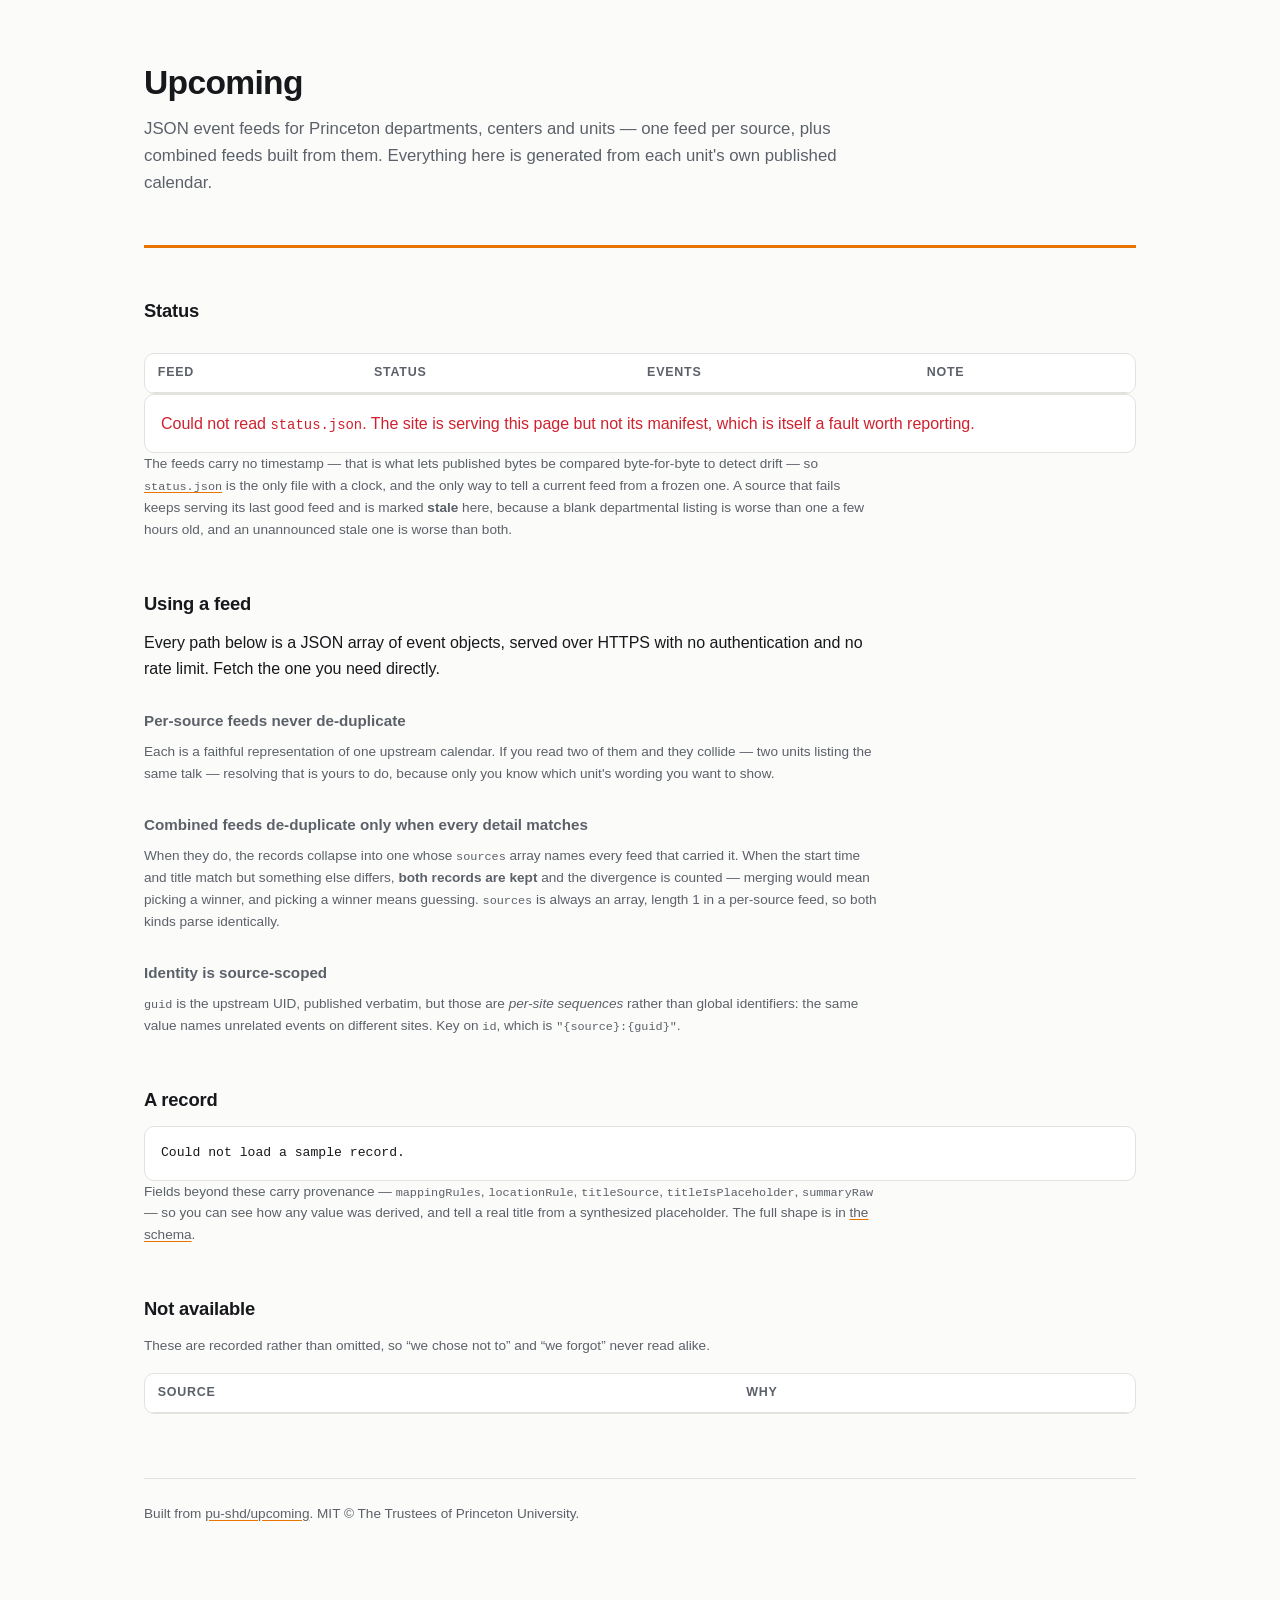
==== site/index.html @ be1a48b7 "Serve something at the root The site root 404'd while every feed resolved perfectly — the kind of fa" ====
<!doctype html>
<html lang="en">
<head>
<meta charset="utf-8">
<meta name="viewport" content="width=device-width, initial-scale=1">
<title>Upcoming — Princeton event feeds</title>
<meta name="description" content="JSON event feeds for Princeton departments, centers and units, with a published health manifest.">
<style>
  :root {
    color-scheme: light dark;
    --bg: #fbfbfa; --fg: #17181c; --dim: #5c6169; --line: #e2e2df;
    --card: #ffffff; --accent: #e77500; --ok: #1a7f37; --warn: #9a6700; --bad: #cf222e;
    --mono: ui-monospace, SFMono-Regular, "SF Mono", Menlo, Consolas, monospace;
  }
  @media (prefers-color-scheme: dark) {
    :root {
      --bg: #16171a; --fg: #e8e8e6; --dim: #9aa0a8; --line: #2b2d31;
      --card: #1c1e22; --accent: #f5942e; --ok: #3fb950; --warn: #d29922; --bad: #f85149;
    }
  }
  * { box-sizing: border-box; }
  body {
    margin: 0; padding: 0 1.25rem 5rem; background: var(--bg); color: var(--fg);
    font: 16px/1.6 -apple-system, BlinkMacSystemFont, "Segoe UI", Roboto, sans-serif;
    -webkit-font-smoothing: antialiased;
  }
  main { max-width: 62rem; margin: 0 auto; }
  header { padding: 3.5rem 0 2rem; border-bottom: 3px solid var(--accent); margin-bottom: 2.5rem; }
  h1 { margin: 0 0 .4rem; font-size: 2.1rem; letter-spacing: -.02em; }
  h2 { margin: 3rem 0 .75rem; font-size: 1.15rem; letter-spacing: -.01em; }
  h3 { margin: 1.75rem 0 .5rem; font-size: .95rem; color: var(--dim); font-weight: 600; }
  p  { margin: 0 0 1rem; max-width: 46rem; }
  .lede { font-size: 1.05rem; color: var(--dim); max-width: 44rem; }
  a { color: inherit; text-decoration-color: var(--accent); text-underline-offset: 2px; }
  code, .mono { font-family: var(--mono); font-size: .87em; }
  .card { background: var(--card); border: 1px solid var(--line); border-radius: 10px; }
  .scroll { overflow-x: auto; -webkit-overflow-scrolling: touch; }
  table { border-collapse: collapse; width: 100%; font-size: .9rem; }
  th, td { text-align: left; padding: .55rem .8rem; border-bottom: 1px solid var(--line); }
  th { font-weight: 600; font-size: .78rem; text-transform: uppercase; letter-spacing: .06em; color: var(--dim); }
  tbody tr:last-child td { border-bottom: 0; }
  td.n { text-align: right; font-variant-numeric: tabular-nums; }
  .pill {
    display: inline-block; padding: .08rem .5rem; border-radius: 999px;
    font-size: .72rem; font-weight: 600; text-transform: uppercase; letter-spacing: .04em;
    border: 1px solid currentColor;
  }
  .ok { color: var(--ok); } .warn { color: var(--warn); } .bad { color: var(--bad); }
  .dim { color: var(--dim); }
  .beat { display: flex; flex-wrap: wrap; gap: 1.5rem 2.5rem; align-items: baseline; margin-bottom: 1rem; }
  .beat b { font-size: 1.6rem; font-weight: 600; font-variant-numeric: tabular-nums; }
  .beat span { color: var(--dim); font-size: .8rem; text-transform: uppercase; letter-spacing: .06em; }
  .note { font-size: .85rem; color: var(--dim); max-width: 46rem; }
  .reason { font-size: .82rem; color: var(--dim); }
  pre { margin: 0; padding: 1rem; overflow-x: auto; font-family: var(--mono); font-size: .82rem; line-height: 1.55; }
  footer { margin-top: 4rem; padding-top: 1.5rem; border-top: 1px solid var(--line); font-size: .85rem; color: var(--dim); }
  #error { display: none; padding: 1rem; color: var(--bad); }
</style>
</head>
<body>
<main>

<header>
  <h1>Upcoming</h1>
  <p class="lede">
    JSON event feeds for Princeton departments, centers and units — one feed per source,
    plus combined feeds built from them. Everything here is generated from each unit's
    own published calendar.
  </p>
</header>

<!-- The page reads status.json rather than being generated alongside the feeds, so it
     cannot drift out of step with them and can be edited without a pipeline run. -->
<section>
  <h2>Status</h2>
  <div class="beat" id="beat"><span>loading…</span></div>
  <p class="note" id="stamp"></p>
  <div class="card scroll">
    <table>
      <thead>
        <tr><th>Feed</th><th>Status</th><th class="n">Events</th><th>Note</th></tr>
      </thead>
      <tbody id="rows"></tbody>
    </table>
  </div>
  <div id="error" class="card">
    Could not read <code>status.json</code>. The site is serving this page but not its
    manifest, which is itself a fault worth reporting.
  </div>
  <p class="note">
    The feeds carry no timestamp — that is what lets published bytes be compared
    byte-for-byte to detect drift — so
    <a href="status.json"><code>status.json</code></a> is the only file with a clock, and
    the only way to tell a current feed from a frozen one. A source that fails keeps
    serving its last good feed and is marked <b>stale</b> here, because a blank
    departmental listing is worse than one a few hours old, and an unannounced stale one
    is worse than both.
  </p>
</section>

<section>
  <h2>Using a feed</h2>
  <p>
    Every path below is a JSON array of event objects, served over HTTPS with no
    authentication and no rate limit. Fetch the one you need directly.
  </p>

  <h3>Per-source feeds never de-duplicate</h3>
  <p class="note">
    Each is a faithful representation of one upstream calendar. If you read two of them
    and they collide — two units listing the same talk — resolving that is yours to do,
    because only you know which unit's wording you want to show.
  </p>

  <h3>Combined feeds de-duplicate only when every detail matches</h3>
  <p class="note">
    When they do, the records collapse into one whose <code>sources</code> array names
    every feed that carried it. When the start time and title match but something else
    differs, <b>both records are kept</b> and the divergence is counted — merging would
    mean picking a winner, and picking a winner means guessing.
    <code>sources</code> is always an array, length 1 in a per-source feed, so both kinds
    parse identically.
  </p>

  <h3>Identity is source-scoped</h3>
  <p class="note">
    <code>guid</code> is the upstream UID, published verbatim, but those are
    <em>per-site sequences</em> rather than global identifiers: the same value names
    unrelated events on different sites. Key on <code>id</code>, which is
    <code>"{source}:{guid}"</code>.
  </p>
</section>

<section>
  <h2>A record</h2>
  <div class="card scroll"><pre id="sample">loading…</pre></div>
  <p class="note">
    Fields beyond these carry provenance — <code>mappingRules</code>,
    <code>locationRule</code>, <code>titleSource</code>,
    <code>titleIsPlaceholder</code>, <code>summaryRaw</code> — so you can see how any
    value was derived, and tell a real title from a synthesized placeholder. The full
    shape is in <a href="https://github.com/pu-shd/upcoming/blob/main/schema/event.schema.json">the schema</a>.
  </p>
</section>

<section>
  <h2>Not available</h2>
  <p class="note">
    These are recorded rather than omitted, so &ldquo;we chose not to&rdquo; and
    &ldquo;we forgot&rdquo; never read alike.
  </p>
  <div class="card scroll">
    <table>
      <thead><tr><th>Source</th><th>Why</th></tr></thead>
      <tbody id="disabled"></tbody>
    </table>
  </div>
</section>

<footer>
  Built from <a href="https://github.com/pu-shd/upcoming">pu-shd/upcoming</a>.
  MIT © The Trustees of Princeton University.
</footer>

</main>

<script>
(function () {
  var pill = function (text, kind) {
    return '<span class="pill ' + kind + '">' + text + '</span>';
  };
  var esc = function (s) {
    return String(s == null ? '' : s).replace(/[&<>"]/g, function (c) {
      return { '&': '&amp;', '<': '&lt;', '>': '&gt;', '"': '&quot;' }[c];
    });
  };

  fetch('status.json', { cache: 'no-store' })
    .then(function (r) { if (!r.ok) { throw new Error(r.status); } return r.json(); })
    .then(function (doc) {
      var feeds = doc.feeds || [];
      var live = feeds.filter(function (f) { return f.status !== 'disabled'; });
      var gone = feeds.filter(function (f) { return f.status === 'disabled'; });
      var s = doc.summary || {};

      document.getElementById('beat').innerHTML =
        '<div><b>' + (s.events || 0) + '</b> <span>events</span></div>' +
        '<div><b>' + live.length + '</b> <span>feeds</span></div>' +
        '<div class="' + (s.stale ? 'warn' : 'ok') + '"><b>' + (s.stale || 0) +
        '</b> <span>stale</span></div>' +
        '<div class="' + (s.failed ? 'bad' : 'ok') + '"><b>' + (s.failed || 0) +
        '</b> <span>failed</span></div>';

      // Rendered from the published stamp rather than from the browser's clock, so what
      // this line claims is exactly what the manifest says.
      var when = doc.generatedAt;
      var age = Math.round((Date.now() - Date.parse(when)) / 60000);
      document.getElementById('stamp').textContent =
        'Last published ' + when + (isFinite(age) ? ' — ' + age + ' minutes ago.' : '.');

      document.getElementById('rows').innerHTML = live.map(function (f) {
        var kind = f.stale ? 'warn' : (f.status === 'ok' ? 'ok' :
                   f.status === 'empty' ? 'dim' : 'bad');
        var label = f.stale ? 'stale' : f.status;
        var note = [f.detail].concat(f.notes || []).filter(Boolean).join(' ');
        return '<tr><td><a class="mono" href="' + esc(f.path) + '">' + esc(f.path) +
               '</a></td><td>' + pill(esc(label), kind) + '</td><td class="n">' +
               f.events + '</td><td class="reason">' + esc(note) + '</td></tr>';
      }).join('');

      document.getElementById('disabled').innerHTML = gone.map(function (f) {
        var name = f.path.replace(/^(feeds|combos)\//, '').replace(/\/events\.json$/, '');
        return '<tr><td class="mono">' + esc(name) + '</td><td class="reason">' +
               esc(f.detail) + '</td></tr>';
      }).join('');

      // A real record from a real feed, so the example cannot describe a shape we do not
      // actually publish.
      var first = live.filter(function (f) { return f.events > 0; })[0];
      return first ? fetch(first.path).then(function (r) { return r.json(); }) : null;
    })
    .then(function (events) {
      if (!events || !events.length) { return; }
      var e = events[0];
      var keep = ['id', 'sources', 'startsAt', 'endsAt', 'timezone', 'title', 'speakers',
                  'series', 'tags', 'location', 'urlRef'];
      var trimmed = {};
      keep.forEach(function (k) { if (k in e) { trimmed[k] = e[k]; } });
      document.getElementById('sample').textContent = JSON.stringify(trimmed, null, 2);
    })
    .catch(function () {
      document.getElementById('beat').innerHTML = '';
      document.getElementById('stamp').textContent = '';
      document.getElementById('error').style.display = 'block';
      document.getElementById('sample').textContent =
        'Could not load a sample record.';
    });
})();
</script>
</body>
</html>
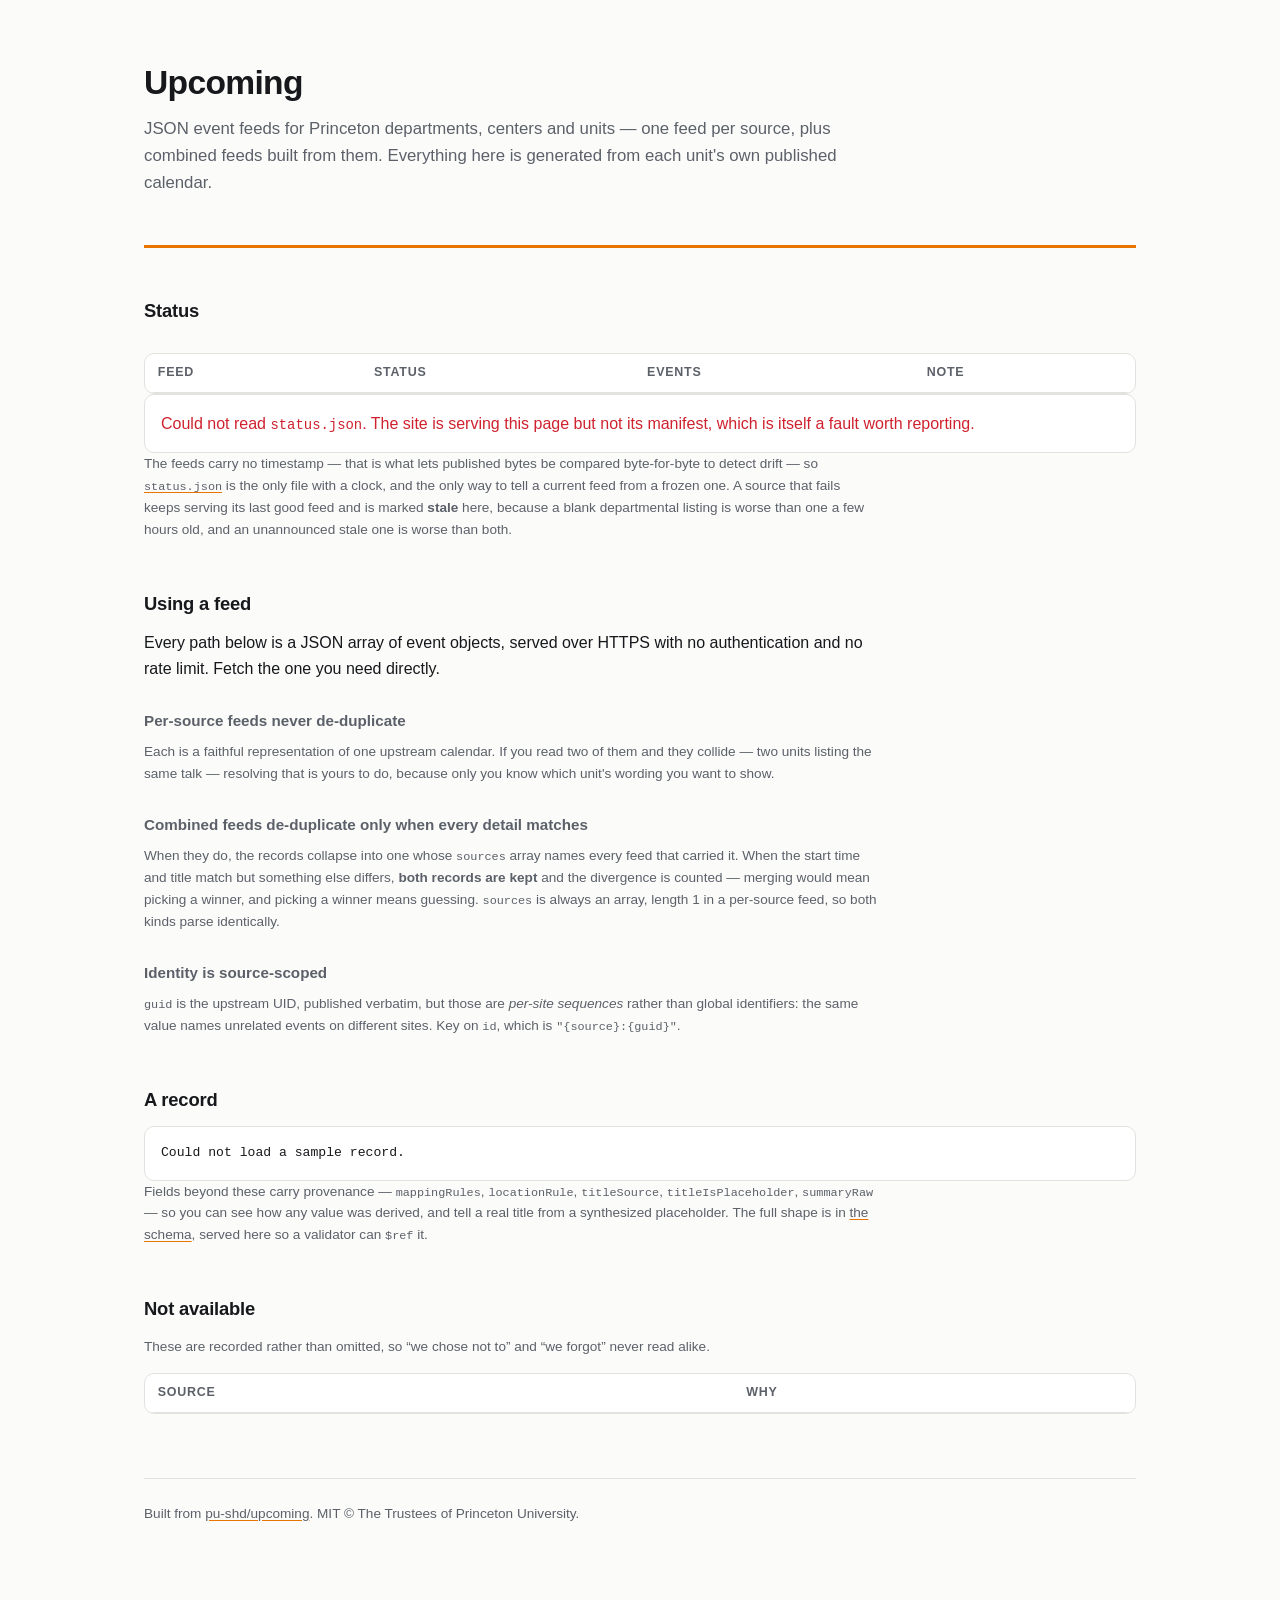
==== commit beb562d3: "Drop four dependencies nobody imports, and serve the schema Dependency audit. Four of ten declared d" ====
--- a/site/index.html
+++ b/site/index.html
@@ -139,7 +139,8 @@
     <code>locationRule</code>, <code>titleSource</code>,
     <code>titleIsPlaceholder</code>, <code>summaryRaw</code> — so you can see how any
     value was derived, and tell a real title from a synthesized placeholder. The full
-    shape is in <a href="https://github.com/pu-shd/upcoming/blob/main/schema/event.schema.json">the schema</a>.
+    shape is in <a href="schema/events.schema.json">the schema</a>, served here so a
+    validator can <code>$ref</code> it.
   </p>
 </section>
 
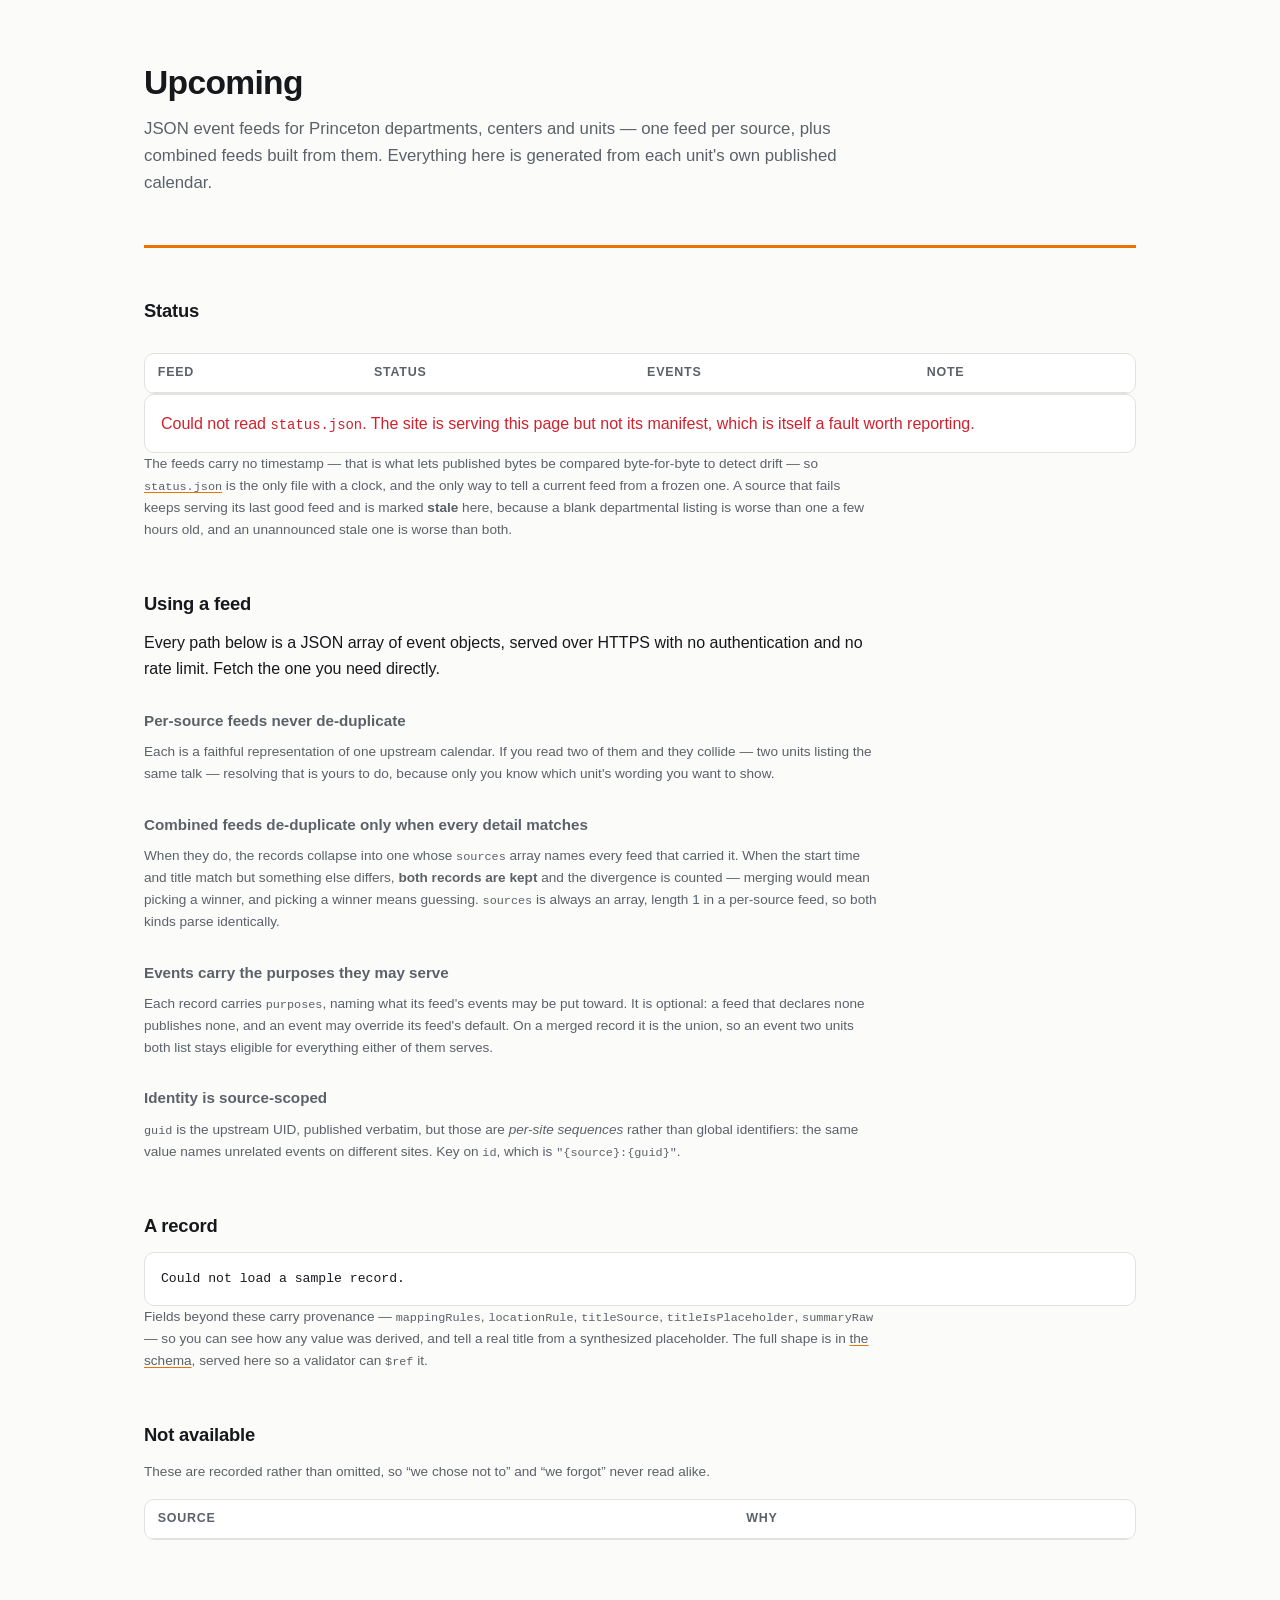
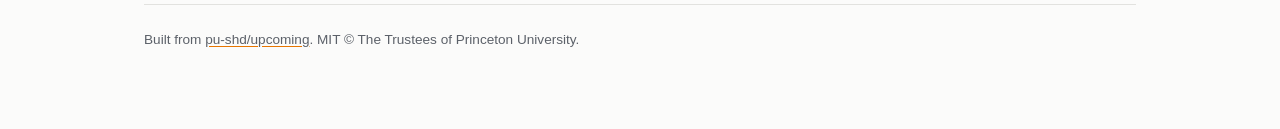
==== commit 008061f0: "Let a feed express what its events may be put toward An optional, feed-level declaration with a per-" ====
--- a/site/index.html
+++ b/site/index.html
@@ -120,6 +120,14 @@
     mean picking a winner, and picking a winner means guessing.
     <code>sources</code> is always an array, length 1 in a per-source feed, so both kinds
     parse identically.
+  </p>
+
+  <h3>Events carry the purposes they may serve</h3>
+  <p class="note">
+    Each record carries <code>purposes</code>, naming what its feed's events may be put
+    toward. It is optional: a feed that declares none publishes none, and an event may
+    override its feed's default. On a merged record it is the union, so an event two units
+    both list stays eligible for everything either of them serves.
   </p>
 
   <h3>Identity is source-scoped</h3>
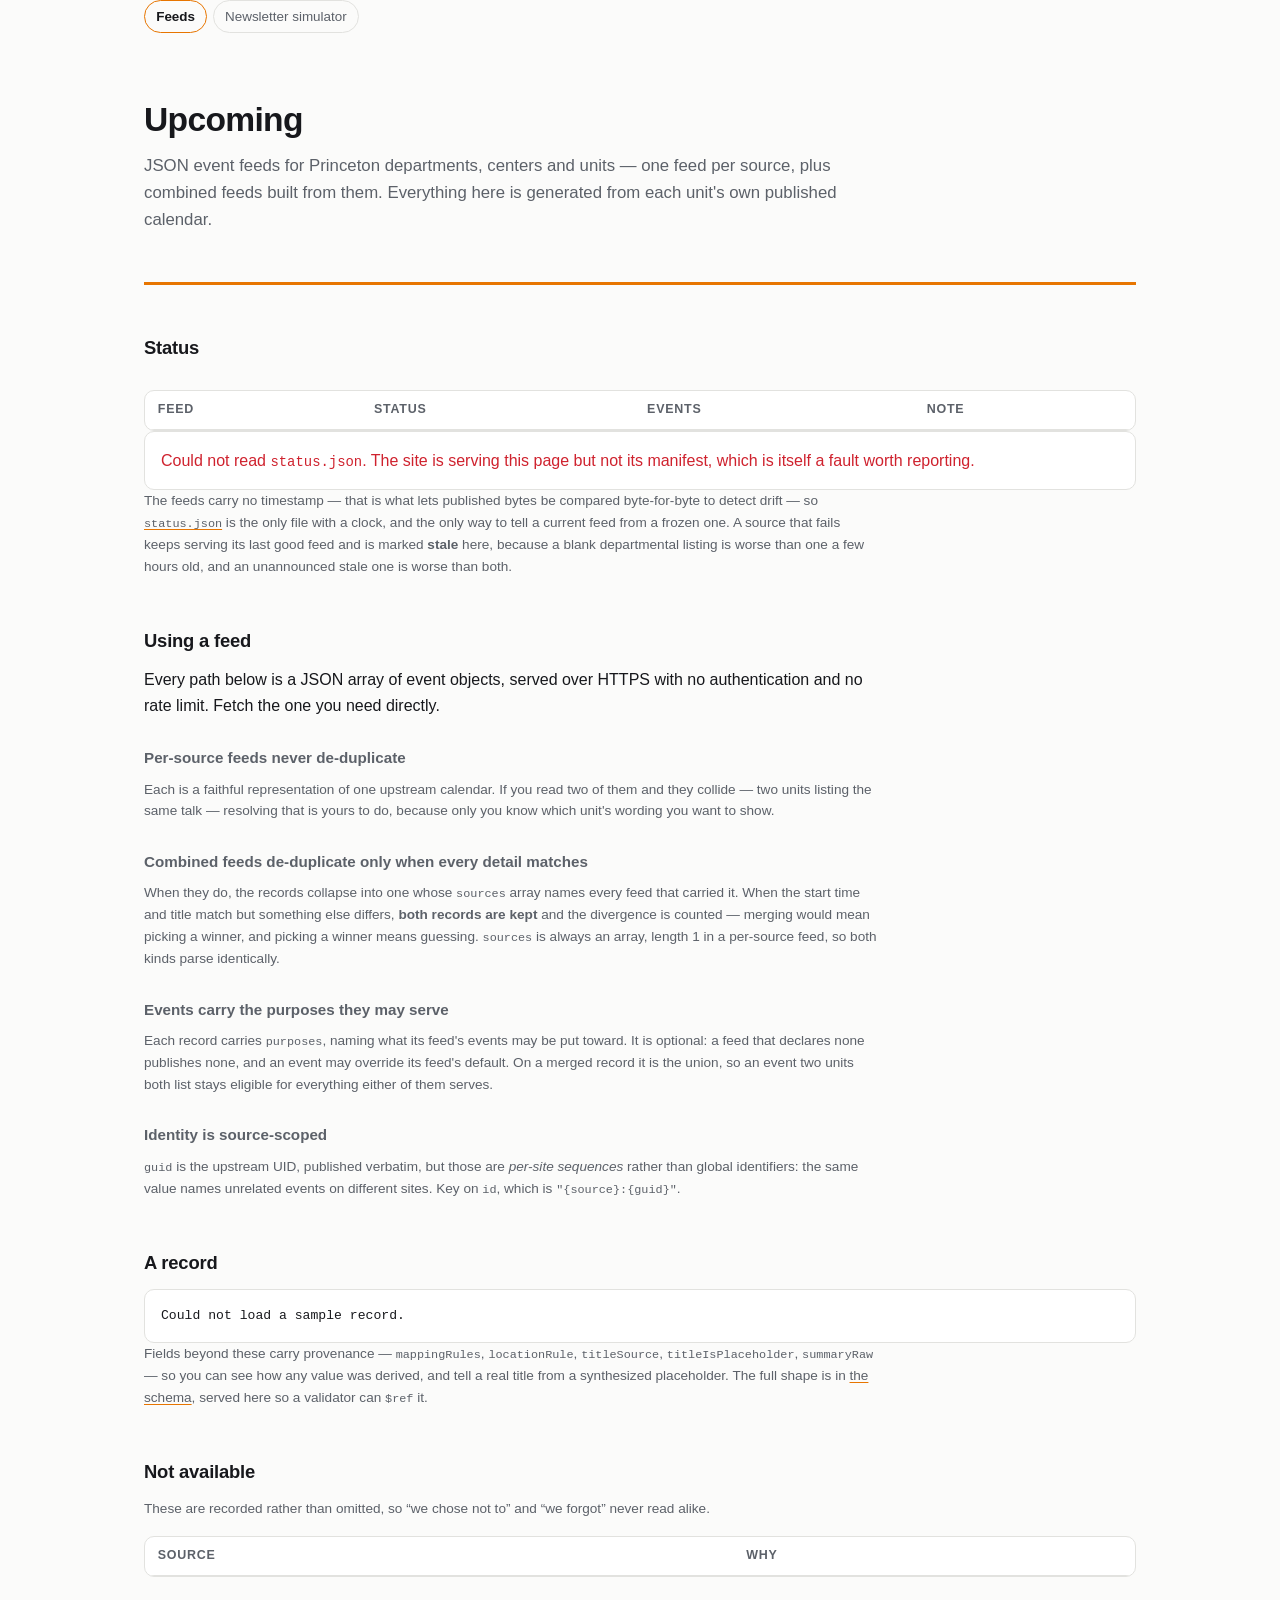
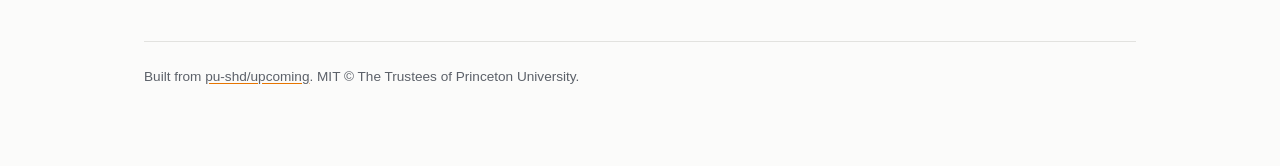
==== commit 9086d91c: "Add a newsletter simulator, and check it against an edition that went out Both predecessor sites pub" ====
--- a/site/index.html
+++ b/site/index.html
@@ -5,60 +5,17 @@
 <meta name="viewport" content="width=device-width, initial-scale=1">
 <title>Upcoming — Princeton event feeds</title>
 <meta name="description" content="JSON event feeds for Princeton departments, centers and units, with a published health manifest.">
-<style>
-  :root {
-    color-scheme: light dark;
-    --bg: #fbfbfa; --fg: #17181c; --dim: #5c6169; --line: #e2e2df;
-    --card: #ffffff; --accent: #e77500; --ok: #1a7f37; --warn: #9a6700; --bad: #cf222e;
-    --mono: ui-monospace, SFMono-Regular, "SF Mono", Menlo, Consolas, monospace;
-  }
-  @media (prefers-color-scheme: dark) {
-    :root {
-      --bg: #16171a; --fg: #e8e8e6; --dim: #9aa0a8; --line: #2b2d31;
-      --card: #1c1e22; --accent: #f5942e; --ok: #3fb950; --warn: #d29922; --bad: #f85149;
-    }
-  }
-  * { box-sizing: border-box; }
-  body {
-    margin: 0; padding: 0 1.25rem 5rem; background: var(--bg); color: var(--fg);
-    font: 16px/1.6 -apple-system, BlinkMacSystemFont, "Segoe UI", Roboto, sans-serif;
-    -webkit-font-smoothing: antialiased;
-  }
-  main { max-width: 62rem; margin: 0 auto; }
-  header { padding: 3.5rem 0 2rem; border-bottom: 3px solid var(--accent); margin-bottom: 2.5rem; }
-  h1 { margin: 0 0 .4rem; font-size: 2.1rem; letter-spacing: -.02em; }
-  h2 { margin: 3rem 0 .75rem; font-size: 1.15rem; letter-spacing: -.01em; }
-  h3 { margin: 1.75rem 0 .5rem; font-size: .95rem; color: var(--dim); font-weight: 600; }
-  p  { margin: 0 0 1rem; max-width: 46rem; }
-  .lede { font-size: 1.05rem; color: var(--dim); max-width: 44rem; }
-  a { color: inherit; text-decoration-color: var(--accent); text-underline-offset: 2px; }
-  code, .mono { font-family: var(--mono); font-size: .87em; }
-  .card { background: var(--card); border: 1px solid var(--line); border-radius: 10px; }
-  .scroll { overflow-x: auto; -webkit-overflow-scrolling: touch; }
-  table { border-collapse: collapse; width: 100%; font-size: .9rem; }
-  th, td { text-align: left; padding: .55rem .8rem; border-bottom: 1px solid var(--line); }
-  th { font-weight: 600; font-size: .78rem; text-transform: uppercase; letter-spacing: .06em; color: var(--dim); }
-  tbody tr:last-child td { border-bottom: 0; }
-  td.n { text-align: right; font-variant-numeric: tabular-nums; }
-  .pill {
-    display: inline-block; padding: .08rem .5rem; border-radius: 999px;
-    font-size: .72rem; font-weight: 600; text-transform: uppercase; letter-spacing: .04em;
-    border: 1px solid currentColor;
-  }
-  .ok { color: var(--ok); } .warn { color: var(--warn); } .bad { color: var(--bad); }
-  .dim { color: var(--dim); }
-  .beat { display: flex; flex-wrap: wrap; gap: 1.5rem 2.5rem; align-items: baseline; margin-bottom: 1rem; }
-  .beat b { font-size: 1.6rem; font-weight: 600; font-variant-numeric: tabular-nums; }
-  .beat span { color: var(--dim); font-size: .8rem; text-transform: uppercase; letter-spacing: .06em; }
-  .note { font-size: .85rem; color: var(--dim); max-width: 46rem; }
-  .reason { font-size: .82rem; color: var(--dim); }
-  pre { margin: 0; padding: 1rem; overflow-x: auto; font-family: var(--mono); font-size: .82rem; line-height: 1.55; }
-  footer { margin-top: 4rem; padding-top: 1.5rem; border-top: 1px solid var(--line); font-size: .85rem; color: var(--dim); }
-  #error { display: none; padding: 1rem; color: var(--bad); }
-</style>
+<link rel="stylesheet" href="style.css">
 </head>
 <body>
 <main>
+
+<nav aria-label="Pages">
+  <ul class="nav">
+    <li><a href="index.html" aria-current="page">Feeds</a></li>
+    <li><a href="simulator.html">Newsletter simulator</a></li>
+  </ul>
+</nav>
 
 <header>
   <h1>Upcoming</h1>
--- a/site/style.css
+++ b/site/style.css
@@ -0,0 +1,164 @@
+/* Shared by every page on this site.
+ *
+ * Extracted rather than copied into each page. Duplicating it would be clone-and-retarget
+ * in miniature, which is the failure the simulator page exists to demonstrate an
+ * alternative to -- the two predecessor repositories ship byte-identical simulator
+ * JavaScript, and that is how their behaviour drifted from the Python it claims to mirror.
+ */
+
+:root {
+  color-scheme: light dark;
+  --bg: #fbfbfa; --fg: #17181c; --dim: #5c6169; --line: #e2e2df;
+  --card: #ffffff; --accent: #e77500; --ok: #1a7f37; --warn: #9a6700; --bad: #cf222e;
+  --mono: ui-monospace, SFMono-Regular, "SF Mono", Menlo, Consolas, monospace;
+}
+
+@media (prefers-color-scheme: dark) {
+  :root {
+    --bg: #16171a; --fg: #e8e8e6; --dim: #9aa0a8; --line: #2b2d31;
+    --card: #1c1e22; --accent: #f5942e; --ok: #3fb950; --warn: #d29922; --bad: #f85149;
+  }
+}
+
+* { box-sizing: border-box; }
+
+body {
+  margin: 0; padding: 0 1.25rem 5rem; background: var(--bg); color: var(--fg);
+  font: 16px/1.6 -apple-system, BlinkMacSystemFont, "Segoe UI", Roboto, sans-serif;
+  -webkit-font-smoothing: antialiased;
+}
+
+main { max-width: 62rem; margin: 0 auto; }
+header { padding: 2rem 0 2rem; border-bottom: 3px solid var(--accent); margin-bottom: 2.5rem; }
+h1 { margin: 0 0 .4rem; font-size: 2.1rem; letter-spacing: -.02em; }
+h2 { margin: 3rem 0 .75rem; font-size: 1.15rem; letter-spacing: -.01em; }
+h3 { margin: 1.75rem 0 .5rem; font-size: .95rem; color: var(--dim); font-weight: 600; }
+p  { margin: 0 0 1rem; max-width: 46rem; }
+.lede { font-size: 1.05rem; color: var(--dim); max-width: 44rem; }
+a { color: inherit; text-decoration-color: var(--accent); text-underline-offset: 2px; }
+code, .mono { font-family: var(--mono); font-size: .87em; }
+.card { background: var(--card); border: 1px solid var(--line); border-radius: 10px; }
+.scroll { overflow-x: auto; -webkit-overflow-scrolling: touch; }
+table { border-collapse: collapse; width: 100%; font-size: .9rem; }
+th, td { text-align: left; padding: .55rem .8rem; border-bottom: 1px solid var(--line); }
+th { font-weight: 600; font-size: .78rem; text-transform: uppercase; letter-spacing: .06em; color: var(--dim); }
+tbody tr:last-child td { border-bottom: 0; }
+td.n { text-align: right; font-variant-numeric: tabular-nums; }
+
+.pill {
+  display: inline-block; padding: .08rem .5rem; border-radius: 999px;
+  font-size: .72rem; font-weight: 600; text-transform: uppercase; letter-spacing: .04em;
+  border: 1px solid currentColor;
+}
+.ok { color: var(--ok); } .warn { color: var(--warn); } .bad { color: var(--bad); }
+.dim { color: var(--dim); }
+
+.beat { display: flex; flex-wrap: wrap; gap: 1.5rem 2.5rem; align-items: baseline; margin-bottom: 1rem; }
+.beat b { font-size: 1.6rem; font-weight: 600; font-variant-numeric: tabular-nums; }
+.beat span { color: var(--dim); font-size: .8rem; text-transform: uppercase; letter-spacing: .06em; }
+
+.note { font-size: .85rem; color: var(--dim); max-width: 46rem; }
+.reason { font-size: .82rem; color: var(--dim); }
+pre { margin: 0; padding: 1rem; overflow-x: auto; font-family: var(--mono); font-size: .82rem; line-height: 1.55; }
+footer { margin-top: 4rem; padding-top: 1.5rem; border-top: 1px solid var(--line); font-size: .85rem; color: var(--dim); }
+
+#error { display: none; padding: 1rem; color: var(--bad); }
+
+:focus-visible { outline: 2px solid var(--accent); outline-offset: 2px; }
+
+/* ------------------------------------------------------------------ navigation ----- */
+
+.nav {
+  display: flex; flex-wrap: wrap; gap: .35rem;
+  margin: 0 0 1.75rem; padding: 0; list-style: none;
+  font-size: .84rem;
+}
+.nav a {
+  display: block; padding: .3rem .7rem; border-radius: 999px;
+  border: 1px solid var(--line); color: var(--dim); text-decoration: none;
+}
+.nav a:hover { border-color: var(--accent); color: var(--fg); }
+.nav a[aria-current="page"] {
+  border-color: var(--accent); color: var(--fg); font-weight: 600;
+}
+
+/* ------------------------------------------------------------------- controls ------ */
+
+.controls { display: flex; flex-wrap: wrap; gap: 1.25rem 1.75rem; align-items: flex-start; }
+.field { display: flex; flex-direction: column; gap: .3rem; }
+.field > label { font-size: .78rem; text-transform: uppercase; letter-spacing: .06em; color: var(--dim); font-weight: 600; }
+.field input, .field select {
+  font: inherit; font-size: .92rem; padding: .4rem .55rem;
+  background: var(--card); color: var(--fg);
+  border: 1px solid var(--line); border-radius: 7px;
+}
+.field .hint { font-size: .78rem; color: var(--dim); margin: 0; min-height: 1.2em; }
+
+button {
+  font: inherit; font-size: .87rem; padding: .4rem .8rem;
+  background: var(--card); color: var(--fg);
+  border: 1px solid var(--line); border-radius: 7px; cursor: pointer;
+}
+button:hover:not(:disabled) { border-color: var(--accent); }
+button:disabled { opacity: .55; cursor: default; }
+.linkbtn {
+  background: none; border: 0; padding: 0; color: var(--dim);
+  text-decoration: underline; text-decoration-color: var(--accent);
+  text-underline-offset: 2px; font-size: .84rem;
+}
+.linkbtn:hover { color: var(--fg); }
+.btnrow { display: flex; flex-wrap: wrap; gap: .5rem; align-items: center; margin: 1rem 0 0; }
+
+details { margin: 1.25rem 0 0; }
+summary { cursor: pointer; font-size: .89rem; color: var(--dim); }
+summary:hover { color: var(--fg); }
+details > *:not(summary) { margin-top: .85rem; }
+
+/* The source picker. A checkbox per feed, discovered from status.json -- never a list
+   written into the page, which is what lets a thirteenth feed appear without an edit. */
+.sources {
+  display: grid; grid-template-columns: repeat(auto-fill, minmax(15rem, 1fr));
+  gap: .3rem .9rem; margin: 0; padding: 1rem; list-style: none;
+}
+.sources li { margin: 0; }
+.sources label { display: flex; gap: .5rem; align-items: baseline; font-size: .89rem; }
+.sources input { margin: 0; accent-color: var(--accent); }
+.sources .count { color: var(--dim); font-size: .8rem; font-variant-numeric: tabular-nums; }
+.sources .off { color: var(--dim); }
+.sources .off label { cursor: not-allowed; }
+
+.derived { font-size: .9rem; margin: 1.25rem 0 0; }
+.status { font-size: .88rem; margin: 1.25rem 0 0; }
+.status.error { color: var(--bad); }
+.status.warn { color: var(--warn); }
+
+.summary { display: flex; flex-wrap: wrap; gap: 1.25rem 2.5rem; margin: 1.5rem 0 0; }
+.summary div { display: flex; flex-direction: column; gap: .1rem; }
+.summary dt { font-size: .76rem; text-transform: uppercase; letter-spacing: .06em; color: var(--dim); }
+.summary dd { margin: 0; font-size: 1.35rem; font-weight: 600; font-variant-numeric: tabular-nums; }
+.summary.detail dd { font-size: .92rem; font-weight: 400; }
+
+.when { white-space: nowrap; font-variant-numeric: tabular-nums; }
+.placeholder-flag { color: var(--warn); font-size: .78rem; white-space: nowrap; }
+
+/* ------------------------------------------------------------------- the export ---- */
+
+/* Styled to read as the editors' own composition rather than as this site: a flat
+   sequence of day headings and labelled fields, which is what survives a paste into
+   Mailchimp. */
+.export {
+  padding: 1.25rem 1.5rem; font-size: .92rem;
+  max-height: 32rem; overflow-y: auto;
+}
+.export h3.day {
+  margin: 1.75rem 0 .75rem; padding-bottom: .3rem;
+  border-bottom: 1px solid var(--line);
+  font-size: 1rem; color: var(--fg); font-weight: 700;
+}
+.export h3.day:first-child { margin-top: 0; }
+.export .ev { margin: 0 0 1.5rem; }
+.export .ev-title { font-weight: 700; margin: 0 0 .15rem; max-width: none; }
+.export .ev-time { margin: 0 0 .4rem; color: var(--dim); }
+.export dl { margin: 0; display: grid; grid-template-columns: max-content 1fr; gap: .1rem .6rem; }
+.export dt { font-weight: 600; }
+.export dd { margin: 0; }
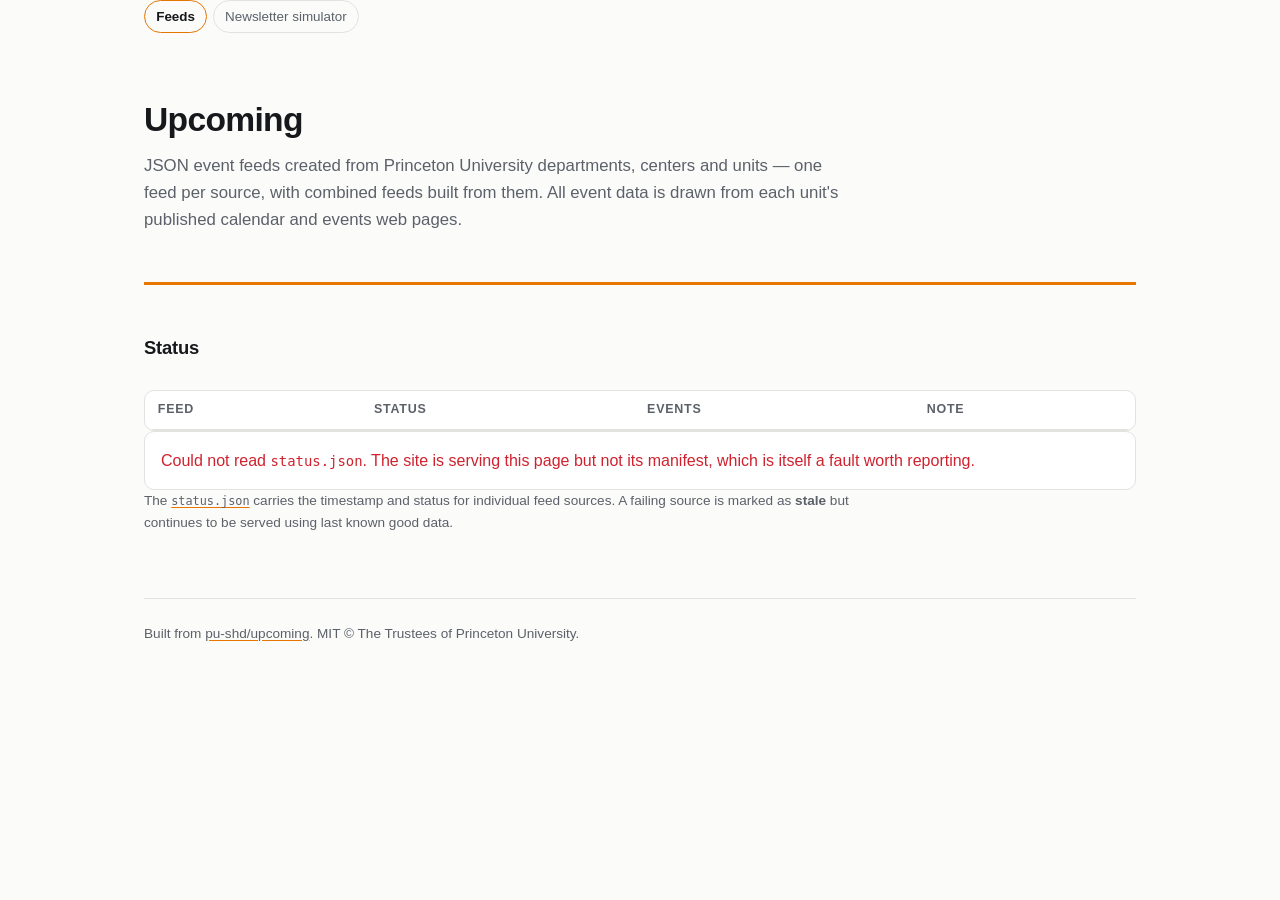
==== commit 842d6276: "Rework both pages, and link titles and sponsors in the generated listing Ten changes asked for. The " ====
--- a/site/index.html
+++ b/site/index.html
@@ -20,9 +20,9 @@
 <header>
   <h1>Upcoming</h1>
   <p class="lede">
-    JSON event feeds for Princeton departments, centers and units — one feed per source,
-    plus combined feeds built from them. Everything here is generated from each unit's
-    own published calendar.
+    JSON event feeds created from Princeton University departments, centers and units —
+    one feed per source, with combined feeds built from them. All event data is drawn from
+    each unit's published calendar and events web pages.
   </p>
 </header>
 
@@ -45,82 +45,10 @@
     manifest, which is itself a fault worth reporting.
   </div>
   <p class="note">
-    The feeds carry no timestamp — that is what lets published bytes be compared
-    byte-for-byte to detect drift — so
-    <a href="status.json"><code>status.json</code></a> is the only file with a clock, and
-    the only way to tell a current feed from a frozen one. A source that fails keeps
-    serving its last good feed and is marked <b>stale</b> here, because a blank
-    departmental listing is worse than one a few hours old, and an unannounced stale one
-    is worse than both.
+    The <a href="status.json"><code>status.json</code></a> carries the timestamp and status
+    for individual feed sources. A failing source is marked as <b>stale</b> but continues to
+    be served using last known good data.
   </p>
-</section>
-
-<section>
-  <h2>Using a feed</h2>
-  <p>
-    Every path below is a JSON array of event objects, served over HTTPS with no
-    authentication and no rate limit. Fetch the one you need directly.
-  </p>
-
-  <h3>Per-source feeds never de-duplicate</h3>
-  <p class="note">
-    Each is a faithful representation of one upstream calendar. If you read two of them
-    and they collide — two units listing the same talk — resolving that is yours to do,
-    because only you know which unit's wording you want to show.
-  </p>
-
-  <h3>Combined feeds de-duplicate only when every detail matches</h3>
-  <p class="note">
-    When they do, the records collapse into one whose <code>sources</code> array names
-    every feed that carried it. When the start time and title match but something else
-    differs, <b>both records are kept</b> and the divergence is counted — merging would
-    mean picking a winner, and picking a winner means guessing.
-    <code>sources</code> is always an array, length 1 in a per-source feed, so both kinds
-    parse identically.
-  </p>
-
-  <h3>Events carry the purposes they may serve</h3>
-  <p class="note">
-    Each record carries <code>purposes</code>, naming what its feed's events may be put
-    toward. It is optional: a feed that declares none publishes none, and an event may
-    override its feed's default. On a merged record it is the union, so an event two units
-    both list stays eligible for everything either of them serves.
-  </p>
-
-  <h3>Identity is source-scoped</h3>
-  <p class="note">
-    <code>guid</code> is the upstream UID, published verbatim, but those are
-    <em>per-site sequences</em> rather than global identifiers: the same value names
-    unrelated events on different sites. Key on <code>id</code>, which is
-    <code>"{source}:{guid}"</code>.
-  </p>
-</section>
-
-<section>
-  <h2>A record</h2>
-  <div class="card scroll"><pre id="sample">loading…</pre></div>
-  <p class="note">
-    Fields beyond these carry provenance — <code>mappingRules</code>,
-    <code>locationRule</code>, <code>titleSource</code>,
-    <code>titleIsPlaceholder</code>, <code>summaryRaw</code> — so you can see how any
-    value was derived, and tell a real title from a synthesized placeholder. The full
-    shape is in <a href="schema/events.schema.json">the schema</a>, served here so a
-    validator can <code>$ref</code> it.
-  </p>
-</section>
-
-<section>
-  <h2>Not available</h2>
-  <p class="note">
-    These are recorded rather than omitted, so &ldquo;we chose not to&rdquo; and
-    &ldquo;we forgot&rdquo; never read alike.
-  </p>
-  <div class="card scroll">
-    <table>
-      <thead><tr><th>Source</th><th>Why</th></tr></thead>
-      <tbody id="disabled"></tbody>
-    </table>
-  </div>
 </section>
 
 <footer>
@@ -146,7 +74,6 @@
     .then(function (doc) {
       var feeds = doc.feeds || [];
       var live = feeds.filter(function (f) { return f.status !== 'disabled'; });
-      var gone = feeds.filter(function (f) { return f.status === 'disabled'; });
       var s = doc.summary || {};
 
       document.getElementById('beat').innerHTML =
@@ -174,32 +101,11 @@
                f.events + '</td><td class="reason">' + esc(note) + '</td></tr>';
       }).join('');
 
-      document.getElementById('disabled').innerHTML = gone.map(function (f) {
-        var name = f.path.replace(/^(feeds|combos)\//, '').replace(/\/events\.json$/, '');
-        return '<tr><td class="mono">' + esc(name) + '</td><td class="reason">' +
-               esc(f.detail) + '</td></tr>';
-      }).join('');
-
-      // A real record from a real feed, so the example cannot describe a shape we do not
-      // actually publish.
-      var first = live.filter(function (f) { return f.events > 0; })[0];
-      return first ? fetch(first.path).then(function (r) { return r.json(); }) : null;
-    })
-    .then(function (events) {
-      if (!events || !events.length) { return; }
-      var e = events[0];
-      var keep = ['id', 'sources', 'startsAt', 'endsAt', 'timezone', 'title', 'speakers',
-                  'series', 'tags', 'location', 'urlRef'];
-      var trimmed = {};
-      keep.forEach(function (k) { if (k in e) { trimmed[k] = e[k]; } });
-      document.getElementById('sample').textContent = JSON.stringify(trimmed, null, 2);
     })
     .catch(function () {
       document.getElementById('beat').innerHTML = '';
       document.getElementById('stamp').textContent = '';
       document.getElementById('error').style.display = 'block';
-      document.getElementById('sample').textContent =
-        'Could not load a sample record.';
     });
 })();
 </script>
--- a/site/style.css
+++ b/site/style.css
@@ -121,13 +121,31 @@
   gap: .3rem .9rem; margin: 0; padding: 1rem; list-style: none;
 }
 .sources li { margin: 0; }
-.sources label { display: flex; gap: .5rem; align-items: baseline; font-size: .89rem; }
+/* A three-column row -- box, name, count -- so the counts form a column of their own
+   instead of trailing each name at whatever width it happens to be. */
+.sources label {
+  display: grid; grid-template-columns: auto 1fr auto;
+  gap: .55rem; align-items: baseline; font-size: .89rem;
+}
 .sources input { margin: 0; accent-color: var(--accent); }
-.sources .count { color: var(--dim); font-size: .8rem; font-variant-numeric: tabular-nums; }
+.sources .name { min-width: 0; overflow-wrap: anywhere; }
+.sources .count {
+  color: var(--dim); font-size: .8rem;
+  font-variant-numeric: tabular-nums; text-align: right; white-space: nowrap;
+}
 .sources .off { color: var(--dim); }
 .sources .off label { cursor: not-allowed; }
 
-.derived { font-size: .9rem; margin: 1.25rem 0 0; }
+.derived {
+  display: flex; flex-wrap: wrap; gap: .5rem 2.5rem;
+  margin: 1.25rem 0 0; font-size: .9rem;
+}
+.derived div { display: flex; flex-direction: column; gap: .05rem; }
+.derived dt {
+  font-size: .72rem; text-transform: uppercase; letter-spacing: .06em; color: var(--dim);
+}
+.derived dd { margin: 0; font-variant-numeric: tabular-nums; }
+.derived .aside { color: var(--dim); }
 .status { font-size: .88rem; margin: 1.25rem 0 0; }
 .status.error { color: var(--bad); }
 .status.warn { color: var(--warn); }
@@ -162,3 +180,4 @@
 .export dl { margin: 0; display: grid; grid-template-columns: max-content 1fr; gap: .1rem .6rem; }
 .export dt { font-weight: 600; }
 .export dd { margin: 0; }
+.export a { color: inherit; text-decoration: underline; text-decoration-color: var(--accent); }
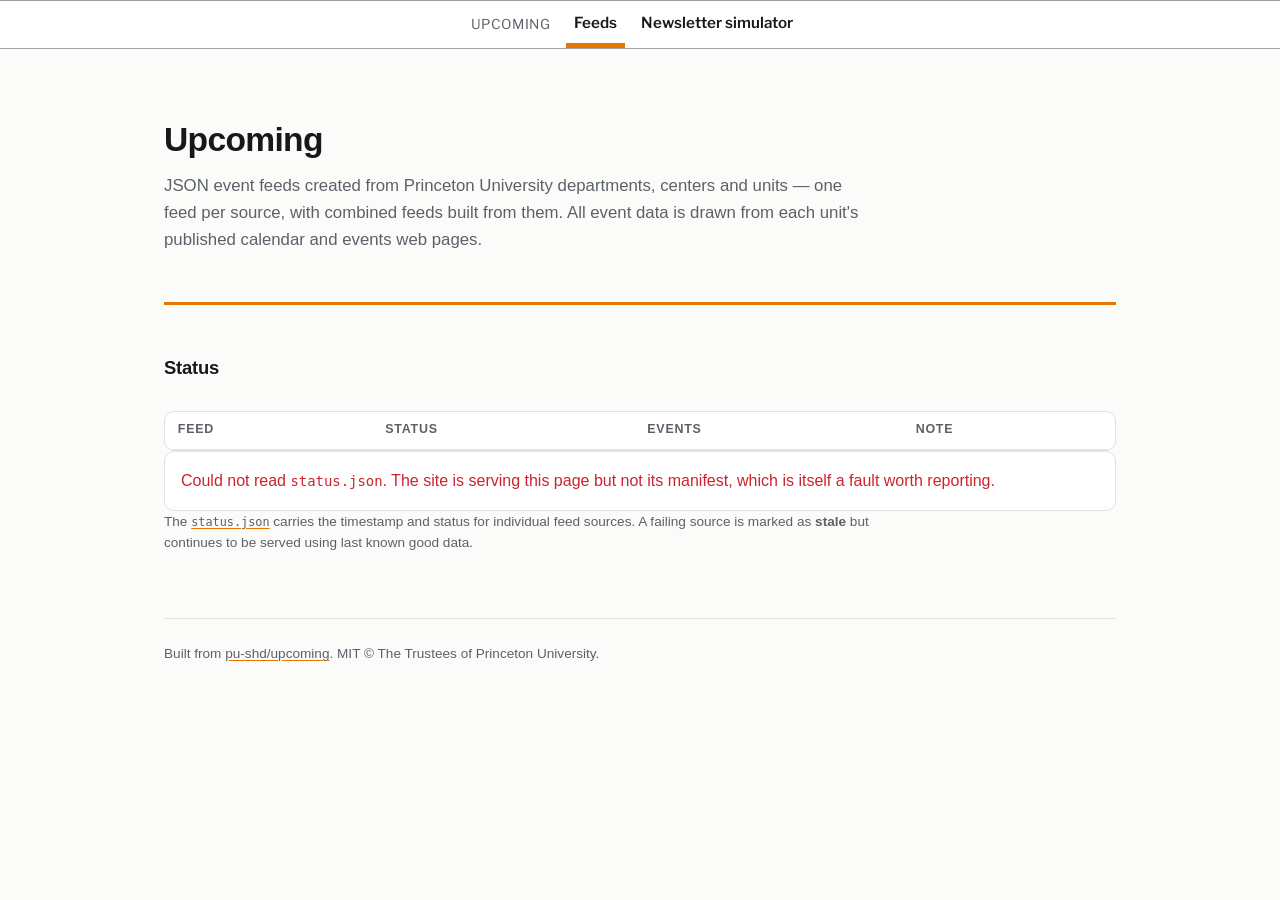
==== commit 01837762: "Keep the calendar menu shut, and dress the nav like orfe.princeton.edu The dropdown was permanently " ====
--- a/site/index.html
+++ b/site/index.html
@@ -5,17 +5,23 @@
 <meta name="viewport" content="width=device-width, initial-scale=1">
 <title>Upcoming — Princeton event feeds</title>
 <meta name="description" content="JSON event feeds for Princeton departments, centers and units, with a published health manifest.">
+<link rel="preconnect" href="https://fonts.googleapis.com">
+<link rel="preconnect" href="https://fonts.gstatic.com" crossorigin>
+<link rel="stylesheet" href="https://fonts.googleapis.com/css2?family=Libre+Franklin:wght@400;600&display=swap">
 <link rel="stylesheet" href="style.css">
 </head>
 <body>
+<nav class="menubar" aria-label="Site">
+  <div class="menubar-inner">
+    <h2 class="menubar-title">Upcoming</h2>
+    <ul class="nav">
+      <li><a href="index.html" aria-current="page">Feeds</a></li>
+      <li><a href="simulator.html">Newsletter simulator</a></li>
+    </ul>
+  </div>
+</nav>
+
 <main>
-
-<nav aria-label="Pages">
-  <ul class="nav">
-    <li><a href="index.html" aria-current="page">Feeds</a></li>
-    <li><a href="simulator.html">Newsletter simulator</a></li>
-  </ul>
-</nav>
 
 <header>
   <h1>Upcoming</h1>
--- a/site/style.css
+++ b/site/style.css
@@ -11,24 +11,29 @@
   --bg: #fbfbfa; --fg: #17181c; --dim: #5c6169; --line: #e2e2df;
   --card: #ffffff; --accent: #e77500; --ok: #1a7f37; --warn: #9a6700; --bad: #cf222e;
   --mono: ui-monospace, SFMono-Regular, "SF Mono", Menlo, Consolas, monospace;
+  /* The face orfe.princeton.edu loads. Fallbacks are real rather than decorative: if the
+     stylesheet does not arrive, the menu still sets in something close. */
+  --sans: "Libre Franklin", -apple-system, BlinkMacSystemFont, "Segoe UI", Roboto, sans-serif;
+  --menu-line: #a0a0a0;
 }
 
 @media (prefers-color-scheme: dark) {
   :root {
     --bg: #16171a; --fg: #e8e8e6; --dim: #9aa0a8; --line: #2b2d31;
     --card: #1c1e22; --accent: #f5942e; --ok: #3fb950; --warn: #d29922; --bad: #f85149;
+    --menu-line: #3d434c;
   }
 }
 
 * { box-sizing: border-box; }
 
 body {
-  margin: 0; padding: 0 1.25rem 5rem; background: var(--bg); color: var(--fg);
+  margin: 0; padding: 0 0 5rem; background: var(--bg); color: var(--fg);
   font: 16px/1.6 -apple-system, BlinkMacSystemFont, "Segoe UI", Roboto, sans-serif;
   -webkit-font-smoothing: antialiased;
 }
 
-main { max-width: 62rem; margin: 0 auto; }
+main { max-width: 62rem; margin: 0 auto; padding: 0 1.25rem; }
 header { padding: 2rem 0 2rem; border-bottom: 3px solid var(--accent); margin-bottom: 2.5rem; }
 h1 { margin: 0 0 .4rem; font-size: 2.1rem; letter-spacing: -.02em; }
 h2 { margin: 3rem 0 .75rem; font-size: 1.15rem; letter-spacing: -.01em; }
@@ -68,19 +73,49 @@
 
 /* ------------------------------------------------------------------ navigation ----- */
 
+/* Princeton Site Builder's horizontal menu, as orfe.princeton.edu wears it: a sticky
+   full-width band with a hairline above and below, a small uppercase label, and links
+   carrying a 5px transparent bottom border that fills in on hover and for the current
+   page. Values taken from ps_base/css/styles.css rather than estimated -- the padding,
+   the border width, the 600 weight and the .85rem uppercase title are theirs. */
+
+/* Outside `main` rather than inside it. A full-bleed from within a centred column needs
+   `100vw` plus negative margins, and suppressing the horizontal scrollbar that causes
+   means `overflow-x: hidden` on an ancestor -- which silently kills `position: sticky`. */
+.menubar {
+  position: sticky; top: 0; z-index: 99;
+  margin: 0 0 2rem;
+  background: var(--card);
+  border-top: 1px solid var(--menu-line);
+  border-bottom: 1px solid var(--menu-line);
+}
+.menubar-inner {
+  display: flex; justify-content: center; align-items: center;
+  gap: 1rem; max-width: 1440px; margin: 0 auto; padding: 0 1.25rem;
+}
+.menubar-title {
+  font-family: var(--sans);
+  font-weight: 400; font-size: .85rem; text-transform: uppercase;
+  letter-spacing: .04em; color: var(--dim);
+  white-space: nowrap; margin: 0;
+}
 .nav {
-  display: flex; flex-wrap: wrap; gap: .35rem;
-  margin: 0 0 1.75rem; padding: 0; list-style: none;
-  font-size: .84rem;
-}
+  display: flex; flex-wrap: nowrap; overflow-x: auto;
+  margin: 0; padding: 0; list-style: none;
+  scrollbar-width: none; -ms-overflow-style: none;
+}
+.nav::-webkit-scrollbar { display: none; }
 .nav a {
-  display: block; padding: .3rem .7rem; border-radius: 999px;
-  border: 1px solid var(--line); color: var(--dim); text-decoration: none;
-}
-.nav a:hover { border-color: var(--accent); color: var(--fg); }
-.nav a[aria-current="page"] {
-  border-color: var(--accent); color: var(--fg); font-weight: 600;
-}
+  display: block;
+  font-family: var(--sans);
+  font-size: .95rem; font-weight: 600;
+  padding: .625rem .5rem .5rem;
+  margin: 0 .5rem 0 0;
+  border-bottom: 5px solid transparent;
+  color: var(--fg); text-decoration: none; white-space: nowrap;
+}
+.nav a:hover { border-bottom-color: var(--menu-line); }
+.nav a[aria-current="page"] { border-bottom-color: var(--accent); }
 
 /* ------------------------------------------------------------------- controls ------ */
 
@@ -155,6 +190,31 @@
 .summary dt { font-size: .76rem; text-transform: uppercase; letter-spacing: .06em; color: var(--dim); }
 .summary dd { margin: 0; font-size: 1.35rem; font-weight: 600; font-variant-numeric: tabular-nums; }
 .summary.detail dd { font-size: .92rem; font-weight: 400; }
+
+/* The include column. Narrow and centred so it reads as a control rather than data. */
+th.pick, td.pick { width: 1%; padding-right: .4rem; text-align: center; }
+th.pick input, td.pick input { margin: 0; accent-color: var(--accent); }
+tr.dropped td:not(.pick) { opacity: .45; text-decoration: line-through; }
+
+/* The deadline, which is a button that offers to put itself in a calendar. */
+.deadline { position: relative; display: inline-block; }
+.deadline-toggle { font-size: inherit; color: var(--fg); }
+/* `display: flex` beats the browser's `[hidden] { display: none }`, so without this the
+   menu is permanently open however carefully the script sets the attribute. */
+.deadline-menu[hidden] { display: none; }
+
+.deadline-menu {
+  position: absolute; left: 0; top: calc(100% + .35rem); z-index: 5;
+  display: flex; flex-direction: column; gap: .1rem;
+  padding: .4rem; white-space: nowrap;
+  background: var(--card); border: 1px solid var(--line); border-radius: 8px;
+  box-shadow: 0 6px 18px rgb(0 0 0 / 12%);
+}
+.deadline-choice {
+  display: block; padding: .25rem .6rem; border-radius: 5px;
+  font-size: .85rem; color: var(--fg); text-align: left; text-decoration: none;
+}
+.deadline-choice:hover { background: var(--bg); }
 
 .when { white-space: nowrap; font-variant-numeric: tabular-nums; }
 .placeholder-flag { color: var(--warn); font-size: .78rem; white-space: nowrap; }
